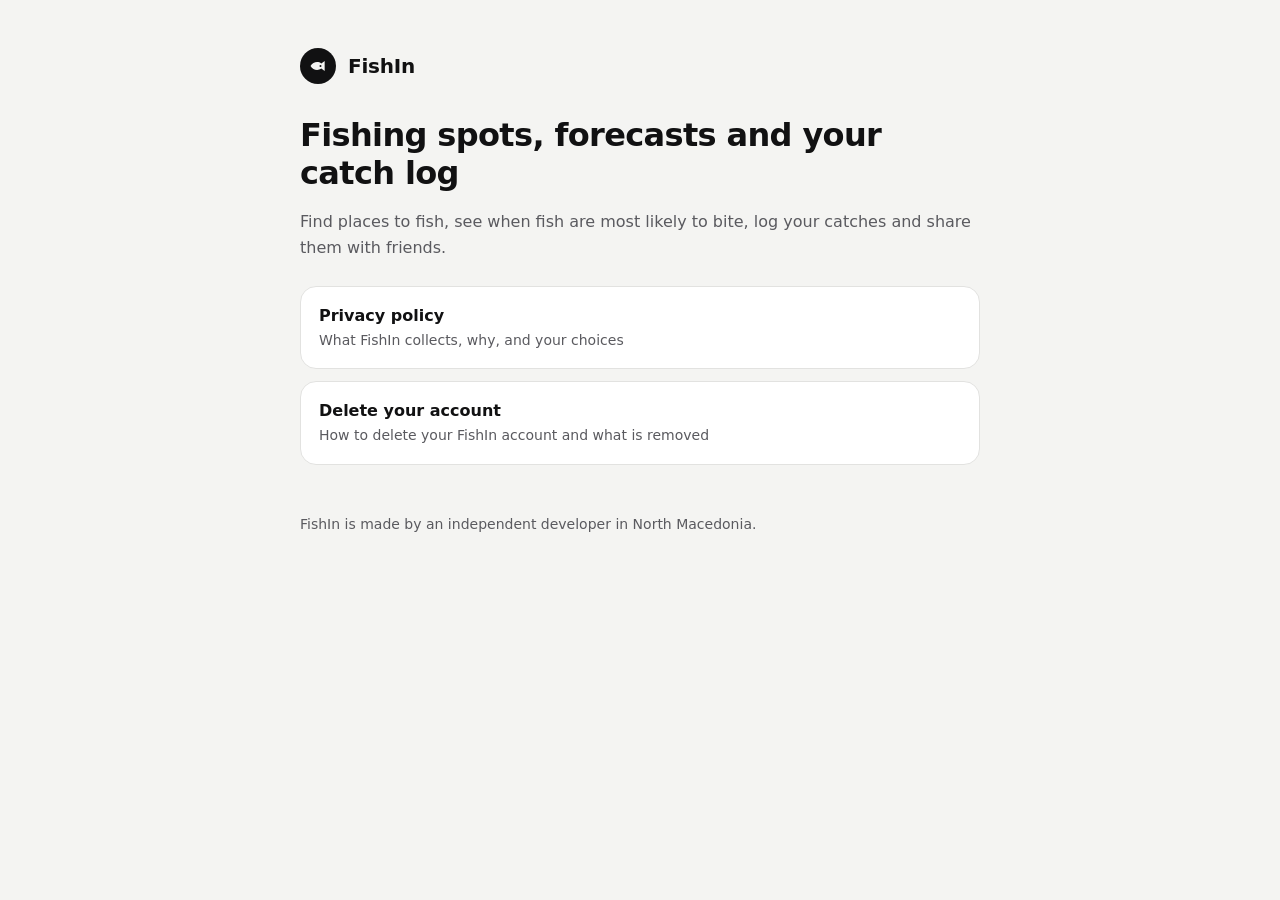
==== index.html @ 6ff92817 "FishIn website: privacy policy and account deletion Co-Authored-By: Claude Opus 5.5 <noreply@anthrop" ====
<!doctype html>
<html lang="en">
<head>
<meta charset="utf-8">
<meta name="viewport" content="width=device-width, initial-scale=1">
<title>FishIn: Fishing Log &amp; Spots</title>
<meta name="description" content="FishIn: fishing spots, forecasts, a catch log and friends.">
<link rel="stylesheet" href="style.css">
</head>
<body>
<main>
  <header>
    <div class="mark"><svg viewBox="0 0 24 24" aria-hidden="true"><path d="M3 12c3-5 9-6 13-3l4-3v12l-4-3c-4 3-10 2-13-3zm12-1.2a1.2 1.2 0 1 0 0 2.4 1.2 1.2 0 0 0 0-2.4z"/></svg></div>
    <a href="./">FishIn</a>
  </header>
  <h1>Fishing spots, forecasts and your catch log</h1>
  <p class="muted">Find places to fish, see when fish are most likely to bite, log your catches and share them with friends.</p>
  <div class="links">
    <a href="privacy.html">Privacy policy<span>What FishIn collects, why, and your choices</span></a>
    <a href="delete-account.html">Delete your account<span>How to delete your FishIn account and what is removed</span></a>
  </div>
  <footer>FishIn is made by an independent developer in North Macedonia.</footer>
</main>
</body>
</html>
---- style.css ----
:root { --bg: #f4f4f2; --surface: #ffffff; --text: #111112; --muted: #5a5a5f; --line: #e2e2e0; --accent: #111112; }
@media (prefers-color-scheme: dark) {
  :root { --bg: #0a0a0b; --surface: #151516; --text: #f2f2f2; --muted: #a1a1a6; --line: #2a2a2c; --accent: #f2f2f2; }
}
* { box-sizing: border-box; }
body { margin: 0; background: var(--bg); color: var(--text); font: 16px/1.65 system-ui, -apple-system, "Segoe UI", Roboto, sans-serif; }
main { max-width: 720px; margin: 0 auto; padding: 48px 20px 80px; }
header { display: flex; align-items: center; gap: 12px; margin-bottom: 32px; }
header a { color: var(--text); text-decoration: none; font-weight: 700; font-size: 20px; letter-spacing: -0.01em; }
.mark { width: 36px; height: 36px; border-radius: 50%; background: var(--accent); display: grid; place-items: center; }
.mark svg { width: 20px; height: 20px; fill: var(--bg); }
h1 { font-size: 32px; line-height: 1.2; letter-spacing: -0.02em; margin: 0 0 8px; }
h2 { font-size: 19px; margin: 32px 0 8px; }
p, li { color: var(--text); }
.muted { color: var(--muted); }
ul { padding-left: 20px; }
li { margin: 6px 0; }
a { color: var(--text); }
.card { background: var(--surface); border: 1px solid var(--line); border-radius: 18px; padding: 20px 22px; margin: 16px 0; }
.links { display: grid; gap: 12px; margin-top: 24px; }
.links a { display: block; background: var(--surface); border: 1px solid var(--line); border-radius: 16px; padding: 16px 18px; text-decoration: none; font-weight: 600; }
.links a span { display: block; font-weight: 400; color: var(--muted); font-size: 14px; }
footer { margin-top: 48px; color: var(--muted); font-size: 14px; }
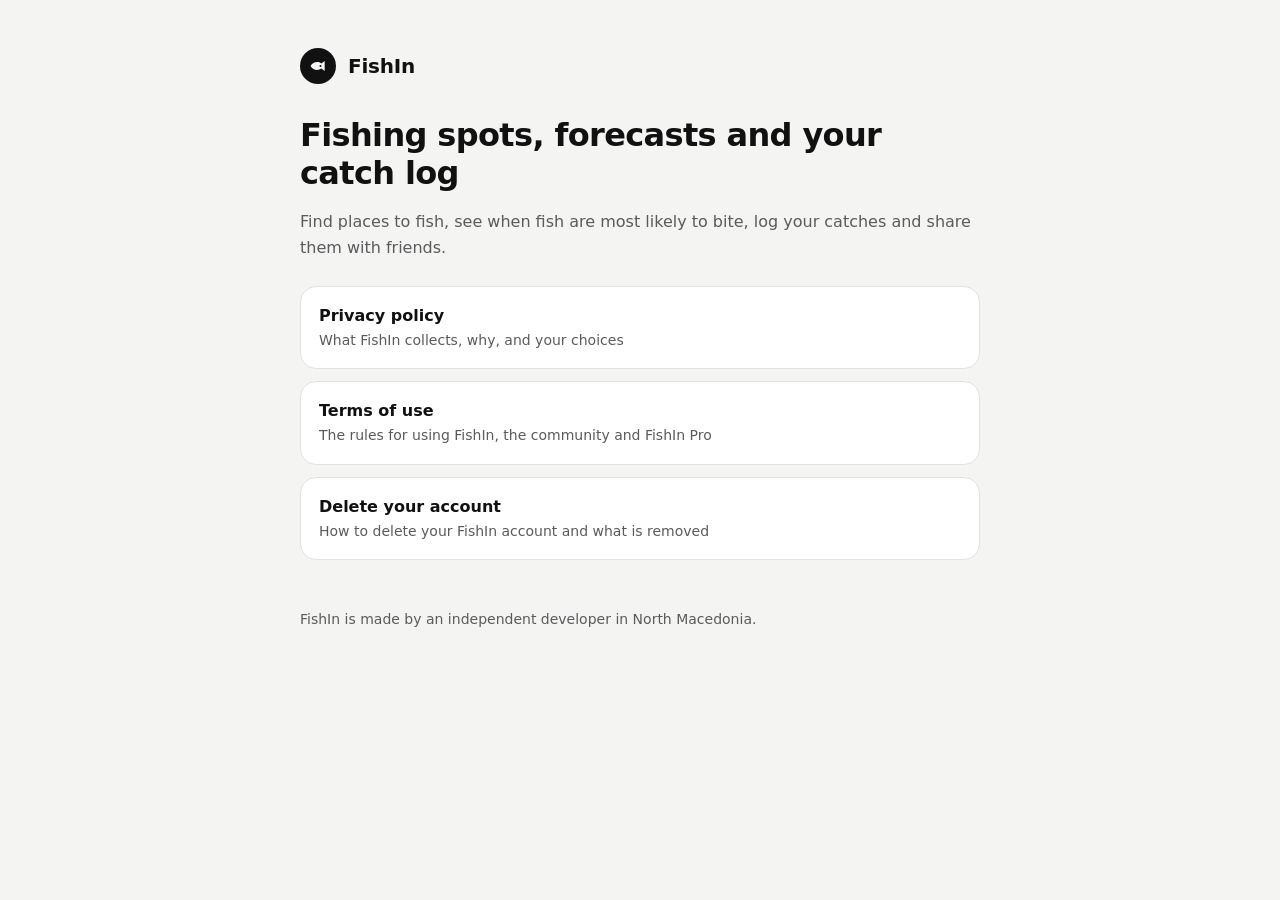
==== commit 8921f25e: "Terms of use page, linked from home and privacy policy Co-Authored-By: Claude Opus 5.5 <noreply@anth" ====
--- a/index.html
+++ b/index.html
@@ -17,6 +17,7 @@
   <p class="muted">Find places to fish, see when fish are most likely to bite, log your catches and share them with friends.</p>
   <div class="links">
     <a href="privacy.html">Privacy policy<span>What FishIn collects, why, and your choices</span></a>
+    <a href="terms.html">Terms of use<span>The rules for using FishIn, the community and FishIn Pro</span></a>
     <a href="delete-account.html">Delete your account<span>How to delete your FishIn account and what is removed</span></a>
   </div>
   <footer>FishIn is made by an independent developer in North Macedonia.</footer>
